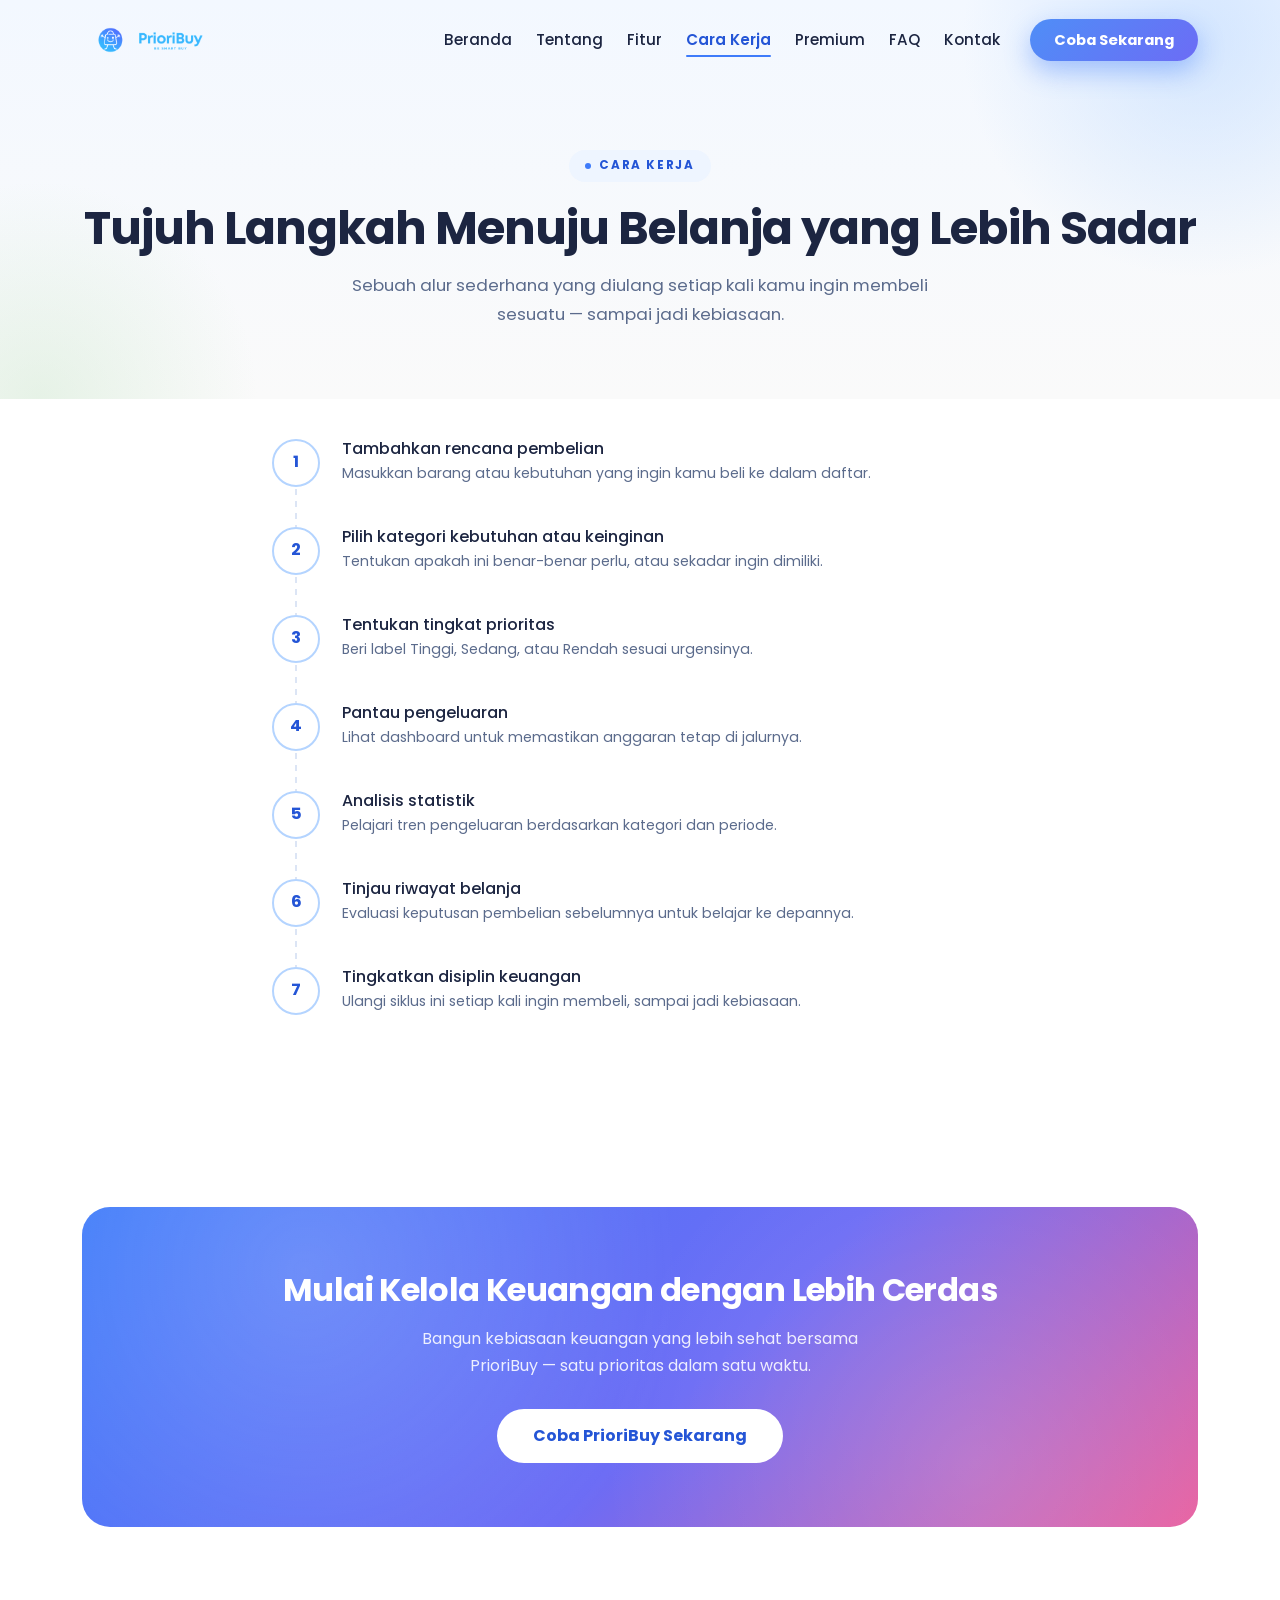
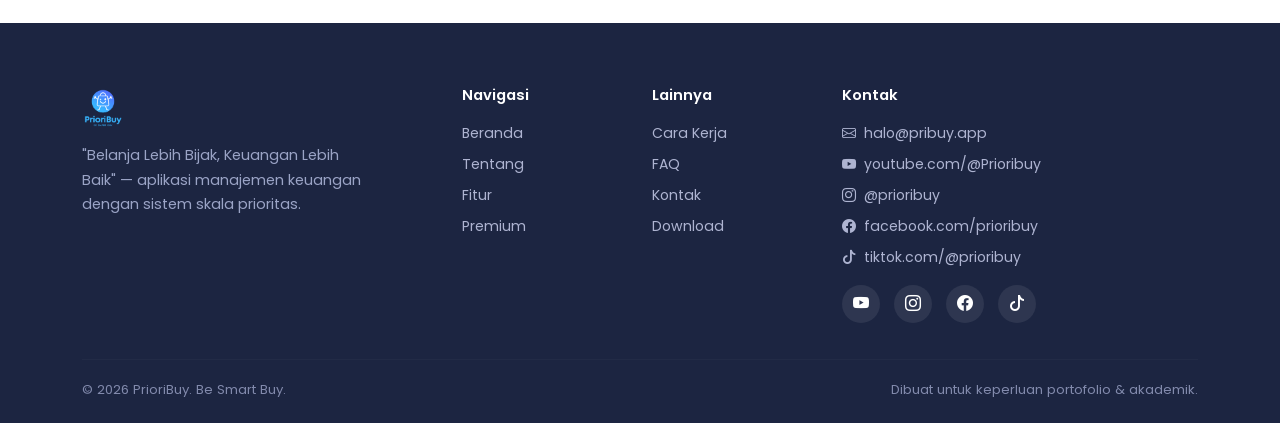
==== cara-kerja.html @ 6cf549d8 "file baru" ====
<!DOCTYPE html>
<html lang="id">
<head>
<meta charset="UTF-8">
<meta name="viewport" content="width=device-width, initial-scale=1.0">
<title>Cara Kerja — PrioriBuy</title>
<meta name="description" content="Tujuh langkah menggunakan PrioriBuy: dari mencatat rencana pembelian, menentukan prioritas, sampai meninjau riwayat belanja.">
<link rel="icon" type="image/png" href="assets/img/favicon-48.png">
<link rel="apple-touch-icon" href="assets/img/apple-touch-icon.png">

<link rel="preconnect" href="https://fonts.googleapis.com">
<link rel="preconnect" href="https://fonts.gstatic.com" crossorigin>
<link href="https://fonts.googleapis.com/css2?family=Poppins:ital,wght@0,400;0,500;0,600;0,700;0,800;1,500&display=swap" rel="stylesheet">

<link rel="stylesheet" href="https://cdn.jsdelivr.net/npm/bootstrap@5.3.3/dist/css/bootstrap.min.css">
<link rel="stylesheet" href="https://cdn.jsdelivr.net/npm/bootstrap-icons@1.11.3/font/bootstrap-icons.min.css">
<link rel="stylesheet" href="assets/css/style.css">
<noscript><style>.reveal{opacity:1;transform:none;}</style></noscript>
</head>
<body>

<!-- NAVBAR -->
<nav class="navbar navbar-pb navbar-expand-lg" id="mainNav">
  <div class="container">
    <a class="navbar-brand" href="index.html">
      <img src="assets/img/logo-horizontal.png" alt="PrioriBuy Logo" width="136" height="34">
    </a>
    <button class="navbar-toggler" type="button" data-bs-toggle="collapse" data-bs-target="#navMenu" aria-controls="navMenu" aria-expanded="false" aria-label="Buka menu">
      <i class="bi bi-list fs-2"></i>
    </button>
    <div class="collapse navbar-collapse justify-content-end" id="navMenu">
      <ul class="navbar-nav align-items-lg-center gap-lg-1">
        <li class="nav-item"><a class="nav-link" href="index.html">Beranda</a></li>
        <li class="nav-item"><a class="nav-link" href="tentang.html">Tentang</a></li>
        <li class="nav-item"><a class="nav-link" href="fitur.html">Fitur</a></li>
        <li class="nav-item"><a class="nav-link active" href="cara-kerja.html" aria-current="page">Cara Kerja</a></li>
        <li class="nav-item"><a class="nav-link" href="premium.html">Premium</a></li>
        <li class="nav-item"><a class="nav-link" href="faq.html">FAQ</a></li>
        <li class="nav-item"><a class="nav-link" href="kontak.html">Kontak</a></li>
        <li class="nav-item ms-lg-3 mt-2 mt-lg-0">
          <a class="btn btn-pb-primary btn-pb-sm btn-nav-cta" href="https://drive.google.com/drive/folders/1Ci_4rXnQCx0uQhJHQwMpRNOG5PWsRauc" target="_blank" rel="noopener noreferrer">Coba Sekarang</a>
        </li>
      </ul>
    </div>
  </div>
</nav>

<section class="page-hero">
  <div class="container">
    <div class="eyebrow eyebrow--blue reveal"><span class="dot"></span>Cara Kerja</div>
    <h1 class="reveal reveal-delay-1">Tujuh Langkah Menuju Belanja yang Lebih Sadar</h1>
    <p class="lead-text reveal reveal-delay-2">Sebuah alur sederhana yang diulang setiap kali kamu ingin membeli sesuatu — sampai jadi kebiasaan.</p>
  </div>
</section>

<section class="section-pad" style="padding-top:40px; background:#fff;">
  <div class="container">
    <div class="row justify-content-center">
      <div class="col-lg-8">
      <div class="step-row reveal reveal-delay-1">
        <div class="step-num">1</div>
        <div class="step-content"><h6>Tambahkan rencana pembelian</h6><p>Masukkan barang atau kebutuhan yang ingin kamu beli ke dalam daftar.</p></div>
      </div>
      <div class="step-row reveal reveal-delay-2">
        <div class="step-num">2</div>
        <div class="step-content"><h6>Pilih kategori kebutuhan atau keinginan</h6><p>Tentukan apakah ini benar-benar perlu, atau sekadar ingin dimiliki.</p></div>
      </div>
      <div class="step-row reveal reveal-delay-3">
        <div class="step-num">3</div>
        <div class="step-content"><h6>Tentukan tingkat prioritas</h6><p>Beri label Tinggi, Sedang, atau Rendah sesuai urgensinya.</p></div>
      </div>
      <div class="step-row reveal reveal-delay-4">
        <div class="step-num">4</div>
        <div class="step-content"><h6>Pantau pengeluaran</h6><p>Lihat dashboard untuk memastikan anggaran tetap di jalurnya.</p></div>
      </div>
      <div class="step-row reveal reveal-delay-1">
        <div class="step-num">5</div>
        <div class="step-content"><h6>Analisis statistik</h6><p>Pelajari tren pengeluaran berdasarkan kategori dan periode.</p></div>
      </div>
      <div class="step-row reveal reveal-delay-2">
        <div class="step-num">6</div>
        <div class="step-content"><h6>Tinjau riwayat belanja</h6><p>Evaluasi keputusan pembelian sebelumnya untuk belajar ke depannya.</p></div>
      </div>
      <div class="step-row reveal reveal-delay-3">
        <div class="step-num">7</div>
        <div class="step-content"><h6>Tingkatkan disiplin keuangan</h6><p>Ulangi siklus ini setiap kali ingin membeli, sampai jadi kebiasaan.</p></div>
      </div>
      </div>
    </div>
  </div>
</section>

<section class="section-pad" style="background:#fff;">
  <div class="container">
    <div class="cta-final reveal">
      <h2 class="mb-3">Mulai Kelola Keuangan dengan Lebih Cerdas</h2>
      <p>Bangun kebiasaan keuangan yang lebih sehat bersama PrioriBuy — satu prioritas dalam satu waktu.</p>
      <a href="https://drive.google.com/drive/folders/1Ci_4rXnQCx0uQhJHQwMpRNOG5PWsRauc" class="btn btn-cta-white" target="_blank" rel="noopener noreferrer">Coba PrioriBuy Sekarang</a>
    </div>
  </div>
</section>

<!-- FOOTER -->
<footer id="kontak-footer">
  <div class="container">
    <div class="row gy-4">
      <div class="col-lg-4">
        <img src="assets/img/logo-utama.png" alt="PrioriBuy" class="footer-logo" width="42" height="42">
        <p class="tagline">"Belanja Lebih Bijak, Keuangan Lebih Baik" — aplikasi manajemen keuangan dengan sistem skala prioritas.</p>
      </div>
      <div class="col-lg-2 col-6">
        <h6>Navigasi</h6>
        <a class="footer-link" href="index.html">Beranda</a>
        <a class="footer-link" href="tentang.html">Tentang</a>
        <a class="footer-link" href="fitur.html">Fitur</a>
        <a class="footer-link" href="premium.html">Premium</a>
      </div>
      <div class="col-lg-2 col-6">
        <h6>Lainnya</h6>
        <a class="footer-link" href="cara-kerja.html">Cara Kerja</a>
        <a class="footer-link" href="faq.html">FAQ</a>
        <a class="footer-link" href="kontak.html">Kontak</a>
        <a class="footer-link" href="download.html">Download</a>
      </div>
      <div class="col-lg-4">
        <h6>Kontak</h6>
        <a class="footer-link" href="mailto:halo@pribuy.app"><i class="bi bi-envelope me-2"></i>halo@pribuy.app</a>
        <a class="footer-link" href="https://www.youtube.com/@Prioribuy" target="_blank" rel="noopener"><i class="bi bi-youtube me-2"></i>youtube.com/@Prioribuy</a>
        <a class="footer-link" href="https://www.instagram.com/prioribuy?igsh=MWo1Mmgzc2o4c3d4cQ==" target="_blank" rel="noopener"><i class="bi bi-instagram me-2"></i>@prioribuy</a>
        <a class="footer-link" href="https://www.facebook.com/share/1BsDWXocPM/" target="_blank" rel="noopener"><i class="bi bi-facebook me-2"></i>facebook.com/prioribuy</a>
        <a class="footer-link" href="https://www.tiktok.com/@prioribuy" target="_blank" rel="noopener"><i class="bi bi-tiktok me-2"></i>tiktok.com/@prioribuy</a>
        <div class="mt-3">
          <a href="https://www.youtube.com/@Prioribuy" target="_blank" rel="noopener" class="social-icon" aria-label="YouTube"><i class="bi bi-youtube"></i></a>
          <a href="https://www.instagram.com/prioribuy?igsh=MWo1Mmgzc2o4c3d4cQ==" target="_blank" rel="noopener" class="social-icon" aria-label="Instagram"><i class="bi bi-instagram"></i></a>
          <a href="https://www.facebook.com/share/1BsDWXocPM/" target="_blank" rel="noopener" class="social-icon" aria-label="Facebook"><i class="bi bi-facebook"></i></a>
          <a href="https://www.tiktok.com/@prioribuy" target="_blank" rel="noopener" class="social-icon" aria-label="TikTok"><i class="bi bi-tiktok"></i></a>
        </div>
      </div>
    </div>
    <hr>
    <div class="d-flex flex-wrap justify-content-between gap-2">
      <span class="copyright">© 2026 PrioriBuy. Be Smart Buy.</span>
      <span class="copyright">Dibuat untuk keperluan portofolio &amp; akademik.</span>
    </div>
  </div>
</footer>

<button class="back-to-top" id="backToTop" aria-label="Kembali ke atas"><i class="bi bi-arrow-up"></i></button>

<script src="https://cdn.jsdelivr.net/npm/bootstrap@5.3.3/dist/js/bootstrap.bundle.min.js"></script>
<script src="assets/js/main.js"></script>
</body>
</html>
---- assets/css/style.css ----
/* ============================================================
   PRIORIBUY DESIGN TOKENS
   Signature device: the three pastel accents from the brief are
   mapped 1:1 to the app's actual priority levels —
   Pink = Tinggi, Blue = Sedang, Green = Rendah — and that mapping
   repeats everywhere (chips, charts, mockups, pricing) instead of
   being decorative color choices.
   ============================================================ */
:root{
  --ink:#1C2541;
  --ink-soft:#5B6B8C;
  --ink-faint:#8C9AB8;

  --blue:#3E7BFA;
  --blue-deep:#2455D6;
  --blue-pastel:#B4D4FF;
  --blue-bg:#EEF5FF;

  --green:#3FA873;
  --green-pastel:#C8E6C9;
  --green-bg:#EFF9F0;

  --pink:#E85D9E;
  --pink-pastel:#FFD6E8;
  --pink-bg:#FFF1F7;

  --white:#FFFFFF;
  --soft-white:#FAFAFA;

  --radius-lg:28px;
  --radius-md:20px;
  --radius-sm:14px;

  --shadow-sm:0 4px 16px rgba(28,37,65,0.06);
  --shadow-md:0 12px 32px rgba(28,37,65,0.09);
  --shadow-lg:0 24px 60px rgba(28,37,65,0.13);

  --ease:cubic-bezier(.22,.61,.36,1);
}

*{box-sizing:border-box;}
html{scroll-behavior:smooth;}
body{
  font-family:'Poppins',sans-serif;
  color:var(--ink);
  background:var(--soft-white);
  overflow-x:hidden;
  -webkit-font-smoothing:antialiased;
}
h1,h2,h3,h4,h5{
  font-family:'Poppins',sans-serif;
  font-weight:700;
  color:var(--ink);
  letter-spacing:-0.02em;
}
p{color:var(--ink-soft); line-height:1.7;}
a{text-decoration:none;}
img{max-width:100%;}
section{position:relative;}
.container-narrow{max-width:760px;}

@media (prefers-reduced-motion: reduce){
  *{animation-duration:0.001ms !important; animation-iteration-count:1 !important; transition-duration:0.001ms !important; scroll-behavior:auto !important;}
}

/* ---------- utility ---------- */
.eyebrow{
  display:inline-flex; align-items:center; gap:8px;
  font-size:0.74rem; font-weight:700; letter-spacing:0.14em; text-transform:uppercase;
  padding:7px 16px; border-radius:50px;
  margin-bottom:18px;
}
.eyebrow .dot{width:6px;height:6px;border-radius:50%;display:inline-block;}
.eyebrow--blue{background:var(--blue-bg); color:var(--blue-deep);}
.eyebrow--blue .dot{background:var(--blue);}
.eyebrow--pink{background:var(--pink-bg); color:#B23D78;}
.eyebrow--pink .dot{background:var(--pink);}
.eyebrow--green{background:var(--green-bg); color:#2C7A53;}
.eyebrow--green .dot{background:var(--green);}

.section-pad{padding:96px 0;}
@media (max-width:768px){ .section-pad{padding:64px 0;} }

.btn-pb-primary{
  background:linear-gradient(135deg,#4F8EF7,#6C6CF5);
  color:#fff; border:none; font-weight:600; padding:14px 30px;
  border-radius:50px; box-shadow:0 10px 24px rgba(63,123,250,0.32);
  transition:transform .25s var(--ease), box-shadow .25s var(--ease);
}
.btn-pb-primary:hover{transform:translateY(-2px); box-shadow:0 14px 30px rgba(63,123,250,0.4); color:#fff;}
.btn-pb-outline{
  background:#fff; color:var(--ink); border:1.5px solid #E3E8F2; font-weight:600;
  padding:14px 30px; border-radius:50px; transition:all .25s var(--ease);
}
.btn-pb-outline:hover{border-color:var(--blue); color:var(--blue-deep); transform:translateY(-2px);}
.btn-pb-sm{padding:9px 20px; font-size:0.92rem;}

/* ---------- reveal on scroll ---------- */
.reveal{opacity:0; transform:translateY(28px); transition:opacity .7s var(--ease), transform .7s var(--ease);}
.reveal.is-visible{opacity:1; transform:translateY(0);}
.reveal-delay-1{transition-delay:.08s;}
.reveal-delay-2{transition-delay:.16s;}
.reveal-delay-3{transition-delay:.24s;}
.reveal-delay-4{transition-delay:.32s;}

/* ============================================================
   NAVBAR
   ============================================================ */
.navbar-pb{
  position:fixed; top:0; left:0; right:0; z-index:1000;
  padding:18px 0;
  transition:all .35s var(--ease);
  background:rgba(250,250,250,0);
}
.navbar-pb.scrolled{
  background:rgba(255,255,255,0.85);
  backdrop-filter:blur(14px);
  box-shadow:0 6px 24px rgba(28,37,65,0.06);
  padding:12px 0;
}
.navbar-pb .navbar-brand img{height:34px;}
.navbar-pb .nav-link{
  color:var(--ink); font-weight:500; font-size:0.95rem; margin:0 6px;
  position:relative; padding:8px 4px !important;
}
.navbar-pb .nav-link::after{
  content:''; position:absolute; left:4px; right:4px; bottom:2px; height:2px;
  background:var(--blue); transform:scaleX(0); transition:transform .25s var(--ease);
  border-radius:2px;
}
.navbar-pb .nav-link:hover::after{transform:scaleX(1);}
.navbar-toggler{border:none; box-shadow:none !important;}

/* ============================================================
   HERO
   ============================================================ */
.hero{
  padding:170px 0 100px;
  position:relative;
  background:linear-gradient(180deg,#F3F8FF 0%, var(--soft-white) 78%);
  overflow:hidden;
}
.hero::before{
  content:''; position:absolute; top:-180px; right:-160px; width:520px; height:520px;
  background:radial-gradient(circle, rgba(180,212,255,0.55), rgba(180,212,255,0) 70%);
  border-radius:50%;
}
.hero::after{
  content:''; position:absolute; bottom:-200px; left:-180px; width:480px; height:480px;
  background:radial-gradient(circle, rgba(200,230,201,0.45), rgba(200,230,201,0) 70%);
  border-radius:50%;
}
.hero h1{font-size:clamp(2.1rem, 4.4vw, 3.25rem); line-height:1.18; margin-bottom:20px;}
.hero .lead-text{font-size:1.08rem; max-width:480px; margin-bottom:30px;}
.hero-social{display:flex; align-items:center; gap:12px; margin-top:34px;}
.hero-social .avatars{display:flex;}
.hero-social .avatars span{
  width:32px; height:32px; border-radius:50%; display:inline-flex; align-items:center; justify-content:center;
  font-size:0.72rem; font-weight:700; color:#fff; border:2px solid #fff; margin-left:-10px;
}
.hero-social .avatars span:first-child{margin-left:0;}
.hero-social small{color:var(--ink-soft); font-size:0.82rem;}

/* priority demo widget (signature, interactive) */
.priority-demo{
  background:#fff; border-radius:var(--radius-md); padding:20px 22px;
  box-shadow:var(--shadow-sm); max-width:430px; border:1px solid #EEF1F7;
}
.priority-demo .demo-label{font-size:0.78rem; font-weight:600; color:var(--ink-faint); margin-bottom:12px; text-transform:uppercase; letter-spacing:.06em;}
.priority-pills{display:flex; gap:8px; margin-bottom:16px;}
.priority-pill{
  flex:1; border:1.5px solid #E6EAF2; background:#fff; border-radius:50px;
  padding:8px 0; font-size:0.84rem; font-weight:600; color:var(--ink-soft);
  cursor:pointer; transition:all .2s var(--ease); text-align:center;
}
.priority-pill[data-level="tinggi"].active{background:var(--pink); border-color:var(--pink); color:#fff; box-shadow:0 6px 16px rgba(232,93,158,0.35);}
.priority-pill[data-level="sedang"].active{background:var(--blue); border-color:var(--blue); color:#fff; box-shadow:0 6px 16px rgba(62,123,250,0.35);}
.priority-pill[data-level="rendah"].active{background:var(--green); border-color:var(--green); color:#fff; box-shadow:0 6px 16px rgba(63,168,115,0.35);}
.priority-item-card{
  display:flex; align-items:center; gap:14px; background:var(--soft-white);
  border-radius:var(--radius-sm); padding:14px 16px; border:1px solid #EEF1F7;
}
.priority-item-card .icon-box{
  width:46px; height:46px; border-radius:14px; display:flex; align-items:center; justify-content:center;
  font-size:1.2rem; flex-shrink:0; transition:all .3s var(--ease);
}
.priority-item-card .item-title{font-weight:600; font-size:0.94rem; color:var(--ink); margin-bottom:2px;}
.priority-item-card .item-note{font-size:0.8rem; color:var(--ink-soft); transition:color .3s var(--ease);}
.priority-item-card .item-note.tinggi{color:#B23D78;}
.priority-item-card .item-note.sedang{color:var(--blue-deep);}
.priority-item-card .item-note.rendah{color:#2C7A53;}

/* phone mockup */
.phone-wrap{position:relative;}
.phone{
  width:280px; margin:0 auto; background:#0F1830; border-radius:42px; padding:14px;
  box-shadow:var(--shadow-lg); position:relative; z-index:2;
}
.phone-screen{
  background:linear-gradient(160deg,#F6F9FF,#FFFFFF 60%);
  border-radius:30px; overflow:hidden; min-height:520px; padding:22px 18px;
  display:flex; flex-direction:column; gap:14px;
}
.phone-statusbar{display:flex; justify-content:space-between; font-size:0.68rem; color:var(--ink-faint); font-weight:600; margin-bottom:2px;}
.phone-app-header{display:flex; align-items:center; gap:8px; margin-bottom:6px;}
.phone-app-header img{width:24px; height:24px;}
.phone-app-header span{font-weight:700; font-size:0.95rem;}
.mock-card{background:#fff; border-radius:16px; padding:14px; box-shadow:0 6px 16px rgba(28,37,65,0.05); border:1px solid #F1F3F9;}
.mock-bar{height:8px; border-radius:6px; background:#EEF1F7;}
.mock-chip{display:inline-flex; align-items:center; gap:5px; font-size:0.66rem; font-weight:700; padding:3px 10px; border-radius:50px;}
.chip-tinggi{background:var(--pink-pastel); color:#B23D78;}
.chip-sedang{background:var(--blue-pastel); color:var(--blue-deep);}
.chip-rendah{background:var(--green-pastel); color:#2C7A53;}

.float-badge{
  position:absolute; background:#fff; border-radius:18px; padding:12px 16px;
  box-shadow:var(--shadow-md); display:flex; align-items:center; gap:10px; z-index:3;
  animation:floaty 5s ease-in-out infinite;
}
.float-badge.badge-stat{top:6%; right:-6%;}
.float-badge.badge-logo{bottom:4%; left:-10%; padding:10px; border-radius:50%;}
.float-badge.badge-logo img{width:46px; height:46px; display:block;}
@keyframes floaty{0%,100%{transform:translateY(0);}50%{transform:translateY(-10px);}}
@media (max-width:991px){
  .float-badge.badge-stat{right:2%;}
  .float-badge.badge-logo{left:0%;}
}

/* ============================================================
   TENTANG / MASALAH
   ============================================================ */
.problem-card{
  background:#fff; border-radius:var(--radius-md); padding:30px 26px; height:100%;
  box-shadow:var(--shadow-sm); border:1px solid #F1F3F9; transition:transform .3s var(--ease), box-shadow .3s var(--ease);
}
.problem-card:hover{transform:translateY(-6px); box-shadow:var(--shadow-md);}
.problem-card .icon-circle{
  width:52px; height:52px; border-radius:16px; display:flex; align-items:center; justify-content:center;
  font-size:1.3rem; margin-bottom:18px; background:var(--pink-bg); color:var(--pink);
}
.problem-card h5{font-size:1.02rem; margin-bottom:8px;}
.problem-card p{font-size:0.9rem; margin:0;}

.solution-strip{
  background:linear-gradient(135deg,#EAF3FF,#F3F1FF);
  border-radius:var(--radius-lg); padding:36px 40px;
  display:flex; align-items:center; gap:24px; margin-top:36px;
}
.solution-strip .check-icon{
  width:58px; height:58px; border-radius:50%; background:var(--blue); color:#fff;
  display:flex; align-items:center; justify-content:center; font-size:1.5rem; flex-shrink:0;
}

/* ============================================================
   FITUR
   ============================================================ */
.feature-card{
  background:#fff; border-radius:var(--radius-md); padding:28px 24px; height:100%;
  border:1px solid #F1F3F9; transition:all .3s var(--ease);
}
.feature-card:hover{box-shadow:var(--shadow-md); transform:translateY(-5px); border-color:transparent;}
.feature-card .f-icon{
  width:50px; height:50px; border-radius:14px; display:flex; align-items:center; justify-content:center;
  font-size:1.25rem; margin-bottom:16px;
}
.feature-card h6{font-weight:600; font-size:0.98rem; margin-bottom:6px;}
.feature-card p{font-size:0.85rem; margin:0;}
.f-blue{background:var(--blue-bg); color:var(--blue-deep);}
.f-green{background:var(--green-bg); color:#2C7A53;}
.f-pink{background:var(--pink-bg); color:#B23D78;}

/* ============================================================
   RIWAYAT
   ============================================================ */
.riwayat-section{background:linear-gradient(180deg,#fff,#F3F8FF);}
.riwayat-list .mock-card{display:flex; align-items:center; justify-content:space-between; gap:12px; margin-bottom:12px;}
.riwayat-list .mock-card .ri-left{display:flex; align-items:center; gap:12px;}
.riwayat-list .mock-card .ri-icon{width:38px; height:38px; border-radius:10px; display:flex; align-items:center; justify-content:center; font-size:1rem;}
.riwayat-list .mock-card .ri-title{font-weight:600; font-size:0.86rem; margin-bottom:1px;}
.riwayat-list .mock-card .ri-date{font-size:0.74rem; color:var(--ink-faint);}
.riwayat-list .mock-card .ri-amount{font-weight:700; font-size:0.86rem;}
.check-list{list-style:none; padding:0; margin:0;}
.check-list li{display:flex; gap:12px; margin-bottom:16px; align-items:flex-start;}
.check-list .ci{width:26px; height:26px; border-radius:50%; background:var(--green-bg); color:#2C7A53; display:flex; align-items:center; justify-content:center; font-size:0.78rem; flex-shrink:0; margin-top:2px;}

/* ============================================================
   PREMIUM
   ============================================================ */
.premium-section{position:relative;}
.premium-card{
  background:linear-gradient(150deg,#1C2541,#2A2F66 55%,#3E2A66);
  border-radius:var(--radius-lg); padding:48px; color:#fff; position:relative; overflow:hidden;
  box-shadow:var(--shadow-lg);
}
.premium-card::before{
  content:''; position:absolute; top:-100px; right:-100px; width:280px; height:280px; border-radius:50%;
  background:radial-gradient(circle, rgba(255,214,232,0.25), transparent 70%);
}
.premium-card .price-tag{font-size:2.6rem; font-weight:800; color:#fff;}
.premium-card .price-tag span{font-size:1rem; font-weight:500; color:#C9CFE8;}
.premium-card .badge-premium{
  background:rgba(255,214,232,0.18); color:var(--pink-pastel); font-size:0.75rem; font-weight:700;
  padding:6px 14px; border-radius:50px; letter-spacing:.06em; text-transform:uppercase;
}
.premium-feature-list{list-style:none; padding:0; margin:24px 0 32px;}
.premium-feature-list li{display:flex; gap:12px; margin-bottom:14px; font-size:0.92rem; color:#E4E7F5; align-items:flex-start;}
.premium-feature-list li i{color:#9BE3B4; margin-top:3px;}
.btn-premium{
  background:linear-gradient(135deg,#FF8FBF,#E85D9E); color:#fff; font-weight:700; border:none;
  padding:14px 34px; border-radius:50px; box-shadow:0 12px 28px rgba(232,93,158,0.4);
  transition:transform .25s var(--ease);
}
.btn-premium:hover{transform:translateY(-2px); color:#fff;}

/* ============================================================
   CARA KERJA
   ============================================================ */
.step-row{display:flex; gap:22px; position:relative; padding-bottom:40px;}
.step-row:last-child{padding-bottom:0;}
.step-row::before{
  content:''; position:absolute; left:23px; top:50px; bottom:0; width:2px;
  background:repeating-linear-gradient(to bottom, #DCE5F5 0, #DCE5F5 6px, transparent 6px, transparent 12px);
}
.step-row:last-child::before{display:none;}
.step-num{
  width:48px; height:48px; border-radius:50%; background:#fff; border:2px solid var(--blue-pastel);
  display:flex; align-items:center; justify-content:center; font-weight:700; color:var(--blue-deep);
  flex-shrink:0; z-index:1; font-size:1.02rem;
}
.step-content h6{margin-bottom:4px; font-size:1rem;}
.step-content p{font-size:0.88rem; margin:0;}

/* ============================================================
   PREVIEW APLIKASI (tabs)
   ============================================================ */
.preview-tabs{display:flex; flex-wrap:wrap; gap:8px; justify-content:center; margin-bottom:36px;}
.preview-tab-btn{
  border:1.5px solid #E6EAF2; background:#fff; color:var(--ink-soft); font-weight:600; font-size:0.86rem;
  padding:9px 20px; border-radius:50px; cursor:pointer; transition:all .2s var(--ease);
}
.preview-tab-btn.active{background:var(--ink); color:#fff; border-color:var(--ink);}
.preview-screen{display:none;}
.preview-screen.active{display:block; animation:fadein .4s var(--ease);}
@keyframes fadein{from{opacity:0; transform:translateY(8px);} to{opacity:1; transform:translateY(0);}}

.stat-bars{display:flex; align-items:flex-end; gap:10px; height:120px;}
.stat-bars .bar{flex:1; border-radius:8px 8px 0 0; background:var(--blue-pastel); position:relative;}
.stat-bars .bar span{position:absolute; top:-20px; left:0; right:0; text-align:center; font-size:0.65rem; color:var(--ink-faint); font-weight:600;}

/* ============================================================
   TESTIMONI
   ============================================================ */
.testi-card{background:#fff; border-radius:var(--radius-md); padding:30px 26px; height:100%; box-shadow:var(--shadow-sm); border:1px solid #F1F3F9;}
.testi-card .stars{color:#FFB648; font-size:0.85rem; margin-bottom:14px;}
.testi-card p{font-size:0.92rem; color:var(--ink); margin-bottom:20px;}
.testi-author{display:flex; align-items:center; gap:12px;}
.testi-author .avatar{
  width:44px; height:44px; border-radius:50%; display:flex; align-items:center; justify-content:center;
  font-weight:700; color:#fff; font-size:0.92rem; flex-shrink:0;
}
.testi-author .name{font-weight:600; font-size:0.9rem; margin-bottom:0;}
.testi-author .role{font-size:0.78rem; color:var(--ink-faint);}

/* ============================================================
   FAQ
   ============================================================ */
.accordion-pb .accordion-item{border:none; margin-bottom:14px; border-radius:var(--radius-sm) !important; overflow:hidden; box-shadow:var(--shadow-sm);}
.accordion-pb .accordion-button{
  font-weight:600; font-size:0.96rem; padding:20px 24px; background:#fff; color:var(--ink);
}
.accordion-pb .accordion-button:not(.collapsed){color:var(--blue-deep); background:var(--blue-bg);}
.accordion-pb .accordion-button:focus{box-shadow:none;}
.accordion-pb .accordion-button::after{filter:none;}
.accordion-pb .accordion-body{padding:4px 24px 22px; font-size:0.9rem; color:var(--ink-soft);}

/* ============================================================
   CTA AKHIR
   ============================================================ */
.cta-final{
  background:linear-gradient(135deg,#3E7BFA,#6C6CF5 55%,#E85D9E);
  border-radius:var(--radius-lg); padding:64px 40px; position:relative; overflow:hidden; text-align:center;
}
.cta-final::before{
  content:''; position:absolute; inset:0;
  background:radial-gradient(circle at 20% 20%, rgba(255,255,255,0.18), transparent 40%),
             radial-gradient(circle at 80% 80%, rgba(255,255,255,0.14), transparent 40%);
}
.cta-final h2{color:#fff; position:relative; z-index:1;}
.cta-final p{color:rgba(255,255,255,0.88); position:relative; z-index:1; max-width:480px; margin:0 auto 30px;}
.btn-cta-white{
  background:#fff; color:var(--blue-deep); font-weight:700; border:none; padding:15px 36px;
  border-radius:50px; position:relative; z-index:1; transition:transform .25s var(--ease);
}
.btn-cta-white:hover{transform:translateY(-2px); color:var(--blue-deep);}

/* ============================================================
   FOOTER
   ============================================================ */
footer{background:var(--ink); color:#C7CCE0; padding:64px 0 24px;}
footer img.footer-logo{height:42px; margin-bottom:14px;}
footer p.tagline{color:#9BA4C6; font-size:0.9rem; max-width:280px;}
footer h6{color:#fff; font-weight:600; font-size:0.92rem; margin-bottom:18px;}
footer a.footer-link{color:#AEB4D1; display:block; margin-bottom:10px; font-size:0.88rem; transition:color .2s;}
footer a.footer-link:hover{color:#fff;}
footer .social-icon{
  width:38px; height:38px; border-radius:50%; background:rgba(255,255,255,0.08); color:#fff;
  display:inline-flex; align-items:center; justify-content:center; margin-right:10px; transition:background .2s;
}
footer .social-icon:hover{background:var(--blue);}
footer hr{border-color:rgba(255,255,255,0.1); margin:36px 0 20px;}
footer .copyright{font-size:0.82rem; color:#828AAC;}

/* back to top */
.back-to-top{
  position:fixed; bottom:26px; right:26px; width:46px; height:46px; border-radius:50%;
  background:var(--ink); color:#fff; display:flex; align-items:center; justify-content:center;
  opacity:0; pointer-events:none; transition:opacity .3s var(--ease), transform .3s var(--ease); z-index:999; font-size:1.1rem;
}
.back-to-top.show{opacity:1; pointer-events:auto;}
.back-to-top:hover{transform:translateY(-3px); color:#fff;}

/* ============================================================
   TAMBAHAN MULTI-PAGE (komponen lama tidak diubah di atas)
   ============================================================ */

/* navbar: state aktif + tombol Coba Sekarang lebih menonjol */
.navbar-pb .nav-link.active{color:var(--blue-deep); font-weight:600;}
.navbar-pb .nav-link.active::after{transform:scaleX(1);}
.btn-nav-cta{padding:10px 24px; font-weight:700; box-shadow:0 10px 26px rgba(63,123,250,0.42);}
@media (max-width:991px){
  .navbar-pb .navbar-collapse{
    background:#fff; border-radius:var(--radius-md); margin-top:12px; padding:14px 20px 18px;
    box-shadow:var(--shadow-md);
  }
  .navbar-pb .nav-link{padding:10px 4px !important; margin:0;}
  .navbar-pb .btn-nav-cta{display:block; text-align:center;}
}

/* hero halaman dalam */
.page-hero{
  padding:150px 0 70px; position:relative; overflow:hidden; text-align:center;
  background:linear-gradient(180deg,#F3F8FF 0%, var(--soft-white) 100%);
}
.page-hero::before{
  content:''; position:absolute; top:-200px; right:-160px; width:480px; height:480px;
  background:radial-gradient(circle, rgba(180,212,255,0.5), rgba(180,212,255,0) 70%); border-radius:50%;
}
.page-hero::after{
  content:''; position:absolute; bottom:-220px; left:-180px; width:440px; height:440px;
  background:radial-gradient(circle, rgba(200,230,201,0.4), rgba(200,230,201,0) 70%); border-radius:50%;
}
.page-hero .container{position:relative; z-index:1;}
.page-hero h1{font-size:clamp(1.9rem, 4vw, 2.9rem); line-height:1.2; margin-bottom:16px;}
.page-hero .lead-text{font-size:1.05rem; max-width:620px; margin:0 auto;}
@media (max-width:768px){ .page-hero{padding:118px 0 48px;} }

/* hero premium (memakai .hero, warna latar sedikit berbeda) */
.hero.premium-hero{background:linear-gradient(180deg,#F3F1FF 0%, var(--soft-white) 82%);}
.hero.premium-hero .price-line{font-size:1.05rem; color:var(--ink-soft); margin-bottom:26px;}
.hero.premium-hero .price-line b{font-size:1.9rem; color:var(--ink); font-weight:800;}
@media (max-width:991px){ .hero.premium-hero{padding:130px 0 70px;} }

/* kartu fitur yang berupa link (halaman Kontak) */
a.feature-card{display:block; color:inherit;}
a.feature-card h6{color:var(--ink);}

/* form & alert */
.form-card{
  background:#fff; border-radius:var(--radius-lg); padding:40px; border:1px solid #F1F3F9;
  box-shadow:var(--shadow-md);
}
@media (max-width:576px){ .form-card{padding:28px 22px;} }
.form-label-pb{display:block; font-weight:600; font-size:0.92rem; margin-bottom:8px; color:var(--ink);}
.form-control-pb{
  width:100%; border:1.5px solid #E3E8F2; border-radius:var(--radius-sm); padding:14px 18px;
  font-family:inherit; font-size:1rem; color:var(--ink); background:#fff;
  transition:border-color .2s var(--ease), box-shadow .2s var(--ease);
}
.form-control-pb:focus{outline:none; border-color:var(--blue); box-shadow:0 0 0 4px rgba(62,123,250,0.14);}
.form-control-pb.is-invalid{border-color:var(--pink);}
.form-hint{font-size:0.84rem; color:var(--ink-faint); margin:8px 0 0; line-height:1.6;}
.hp-field{position:absolute; left:-9999px; width:1px; height:1px; overflow:hidden;}
.alert-pb{
  display:flex; gap:10px; align-items:flex-start; border-radius:var(--radius-sm);
  padding:14px 18px; font-size:0.9rem; margin-bottom:20px; line-height:1.6;
}
.alert-pb i{margin-top:3px;}
.alert-pb--error{background:var(--pink-bg); color:#B23D78; border:1px solid var(--pink-pastel);}
.alert-pb--info{background:var(--blue-bg); color:var(--blue-deep); border:1px solid var(--blue-pastel);}
.alert-pb--warn{background:#FFF8E8; color:#8A5F00; border:1px solid #FFE2A8;}
.alert-pb--ok{background:var(--green-bg); color:#2C7A53; border:1px solid var(--green-pastel);}
.btn-pb-primary:disabled{opacity:.7; cursor:not-allowed; transform:none;}

/* pembayaran & konfirmasi */
.summary-card{
  background:#fff; border-radius:var(--radius-lg); padding:32px; border:1px solid #F1F3F9;
  box-shadow:var(--shadow-md);
}
@media (max-width:576px){ .summary-card{padding:24px 20px;} }
.summary-row{
  display:flex; justify-content:space-between; gap:16px; padding:13px 0;
  border-bottom:1px dashed #E6EAF2; font-size:0.92rem;
}
.summary-row:last-child{border-bottom:none;}
.summary-row .k{color:var(--ink-soft); flex-shrink:0;}
.summary-row .v{font-weight:600; text-align:right; overflow-wrap:anywhere; min-width:0;}
.status-pill{
  display:inline-flex; align-items:center; gap:6px; background:var(--blue-bg); color:var(--blue-deep);
  font-weight:700; font-size:0.8rem; padding:6px 14px; border-radius:50px;
}
.qris-frame{
  background:#fff; border:1.5px solid #E6EAF2; border-radius:var(--radius-md); padding:14px;
  display:inline-block; max-width:100%; box-shadow:var(--shadow-sm);
}
.qris-frame img{display:block; width:100%; max-width:340px; height:auto; border-radius:var(--radius-sm);}
.confirm-icon{
  width:84px; height:84px; border-radius:50%; background:var(--blue-bg); color:var(--blue);
  display:flex; align-items:center; justify-content:center; font-size:2.2rem; margin:0 auto 20px;
}
.price-inline{font-weight:800; color:var(--ink);}
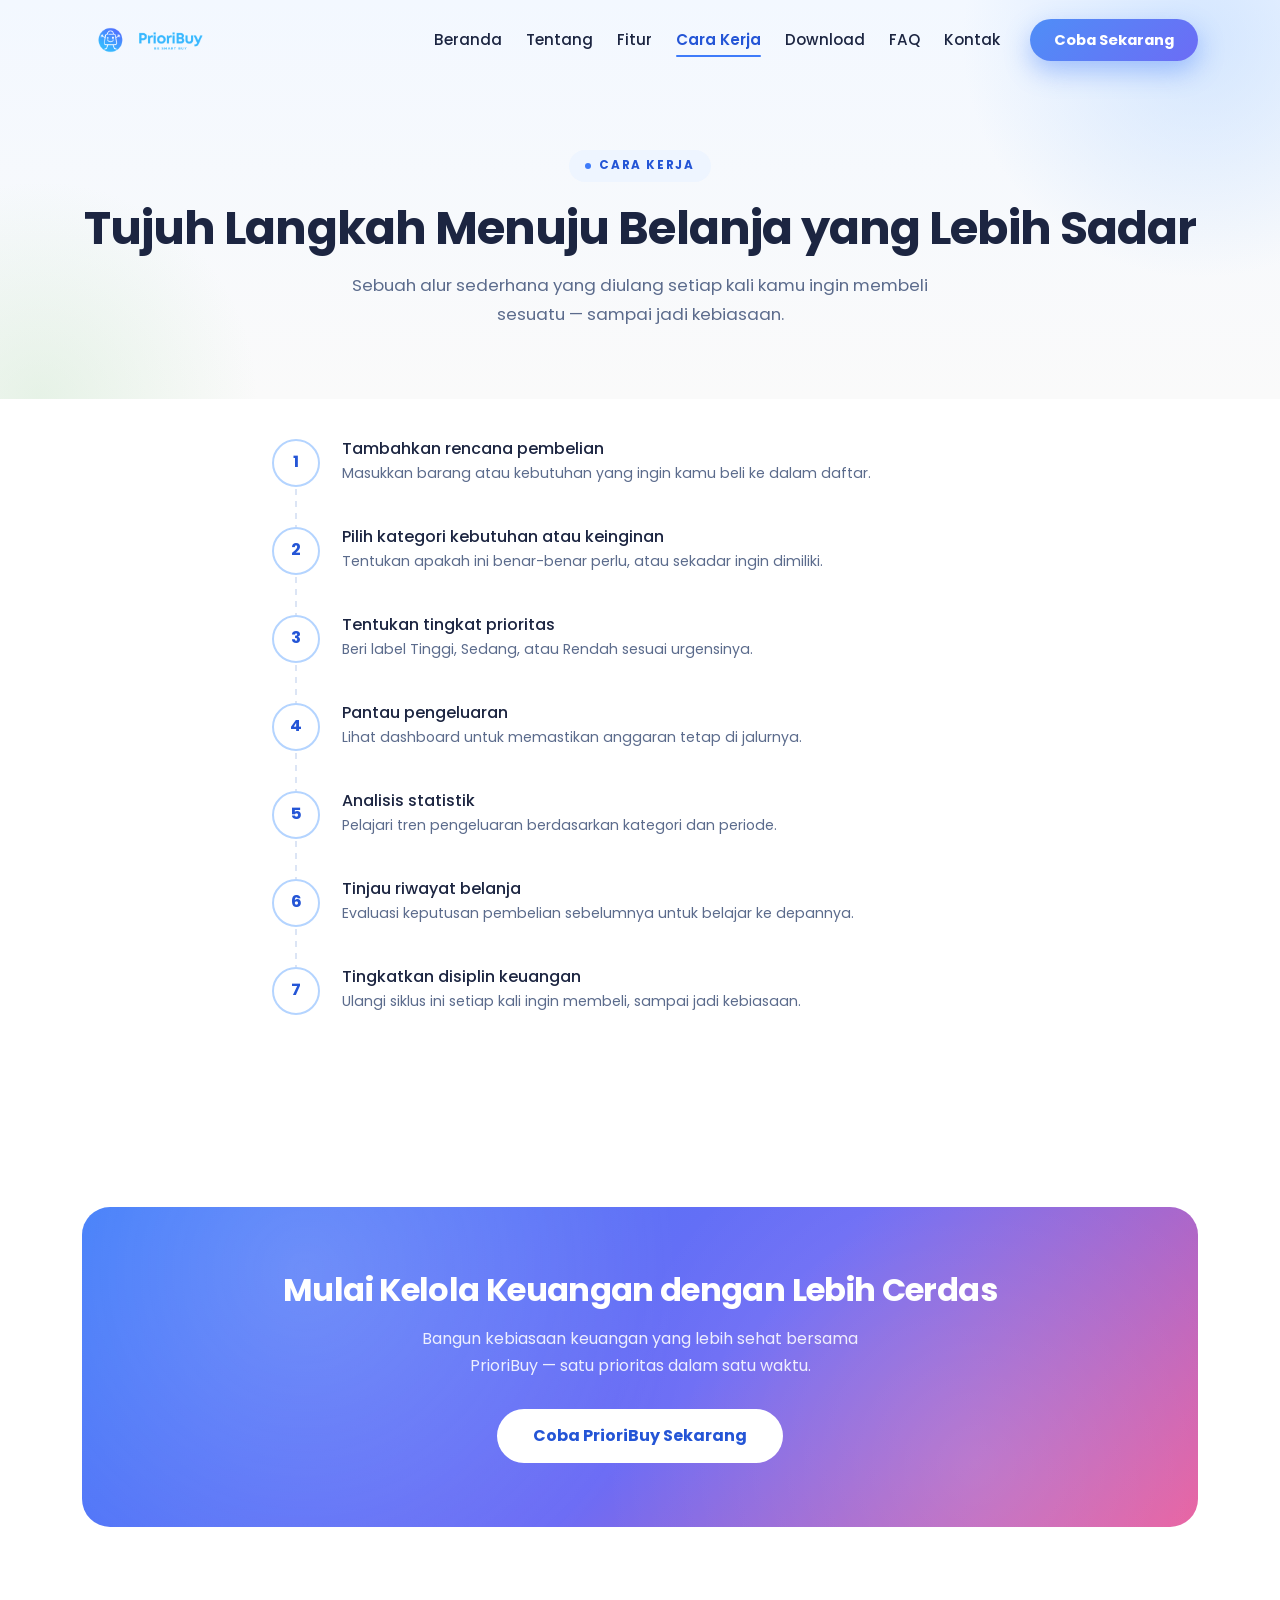
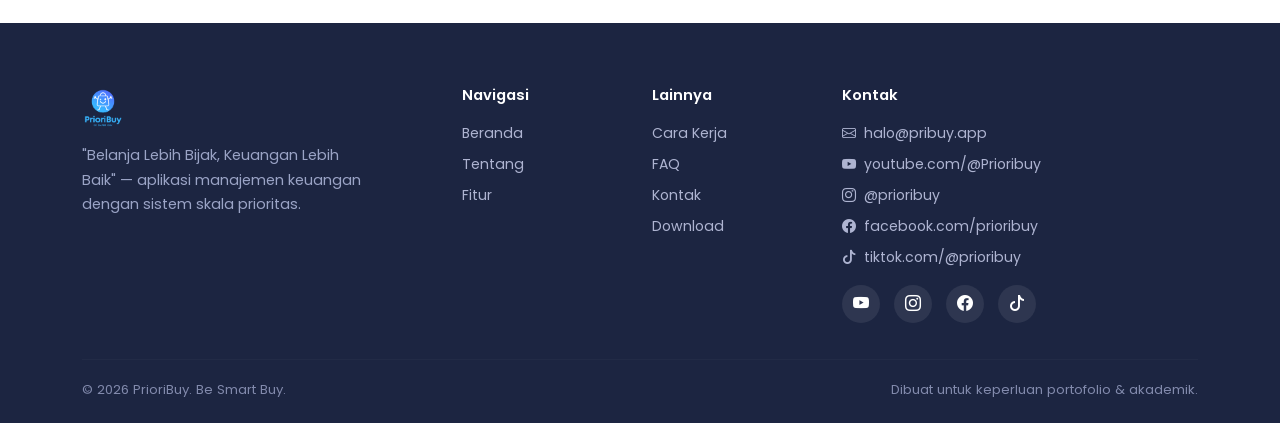
==== commit 6ae17f56: "fix bug" ====
--- a/cara-kerja.html
+++ b/cara-kerja.html
@@ -34,11 +34,11 @@
         <li class="nav-item"><a class="nav-link" href="tentang.html">Tentang</a></li>
         <li class="nav-item"><a class="nav-link" href="fitur.html">Fitur</a></li>
         <li class="nav-item"><a class="nav-link active" href="cara-kerja.html" aria-current="page">Cara Kerja</a></li>
-        <li class="nav-item"><a class="nav-link" href="premium.html">Premium</a></li>
+        <li class="nav-item"><a class="nav-link" href="download.html">Download</a></li>
         <li class="nav-item"><a class="nav-link" href="faq.html">FAQ</a></li>
         <li class="nav-item"><a class="nav-link" href="kontak.html">Kontak</a></li>
         <li class="nav-item ms-lg-3 mt-2 mt-lg-0">
-          <a class="btn btn-pb-primary btn-pb-sm btn-nav-cta" href="https://drive.google.com/drive/folders/1Ci_4rXnQCx0uQhJHQwMpRNOG5PWsRauc" target="_blank" rel="noopener noreferrer">Coba Sekarang</a>
+          <a class="btn btn-pb-primary btn-pb-sm btn-nav-cta" href="mulai-premium.php">Coba Sekarang</a>
         </li>
       </ul>
     </div>
@@ -95,7 +95,7 @@
     <div class="cta-final reveal">
       <h2 class="mb-3">Mulai Kelola Keuangan dengan Lebih Cerdas</h2>
       <p>Bangun kebiasaan keuangan yang lebih sehat bersama PrioriBuy — satu prioritas dalam satu waktu.</p>
-      <a href="https://drive.google.com/drive/folders/1Ci_4rXnQCx0uQhJHQwMpRNOG5PWsRauc" class="btn btn-cta-white" target="_blank" rel="noopener noreferrer">Coba PrioriBuy Sekarang</a>
+      <a href="mulai-premium.php" class="btn btn-cta-white">Coba PrioriBuy Sekarang</a>
     </div>
   </div>
 </section>
@@ -113,7 +113,6 @@
         <a class="footer-link" href="index.html">Beranda</a>
         <a class="footer-link" href="tentang.html">Tentang</a>
         <a class="footer-link" href="fitur.html">Fitur</a>
-        <a class="footer-link" href="premium.html">Premium</a>
       </div>
       <div class="col-lg-2 col-6">
         <h6>Lainnya</h6>
--- a/assets/css/style.css
+++ b/assets/css/style.css
@@ -161,6 +161,26 @@
 .hero-social .avatars span:first-child{margin-left:0;}
 .hero-social small{color:var(--ink-soft); font-size:0.82rem;}
 
+/* hero beranda — teks kiri, demo prioritas kanan */
+.hero.hero--home{
+  --pb-blue:#4b82ff; --pb-blue-deep:#0f56f7; --pb-sky:#ebfaff; --pb-gold:#fec600;
+  padding:150px 0 88px;
+  background:linear-gradient(180deg,var(--pb-sky) 0%, #fff 100%);
+}
+.hero--home::before,.hero--home::after{display:none;}
+.hero--home .container{position:relative; z-index:1;}
+.hero--home .eyebrow--blue{background:#fff; color:var(--pb-blue-deep); box-shadow:inset 0 0 0 1px rgba(75,130,255,0.25);}
+.hero--home .eyebrow--blue .dot{background:var(--pb-gold);}
+.hero--home h1{font-size:clamp(1.85rem, 3.3vw, 2.65rem); line-height:1.22; max-width:22em; margin-bottom:18px;}
+.hero--home .hero-accent{color:var(--pb-blue-deep); background:linear-gradient(transparent 82%, var(--pb-gold) 82%);}
+.hero--home .lead-text{font-size:1.1rem; max-width:34em; margin-bottom:28px;}
+.hero--home .btn-pb-primary{background:var(--pb-blue-deep); box-shadow:0 10px 24px rgba(15,86,247,0.28);}
+.hero--home .priority-demo{max-width:460px; margin-left:auto; border-color:rgba(75,130,255,0.18); box-shadow:var(--shadow-md);}
+@media (max-width:991px){
+  .hero.hero--home{padding:120px 0 64px;}
+  .hero--home .priority-demo{margin-left:0; max-width:520px;}
+}
+
 /* priority demo widget (signature, interactive) */
 .priority-demo{
   background:#fff; border-radius:var(--radius-md); padding:20px 22px;
@@ -184,14 +204,22 @@
   width:46px; height:46px; border-radius:14px; display:flex; align-items:center; justify-content:center;
   font-size:1.2rem; flex-shrink:0; transition:all .3s var(--ease);
 }
+.priority-item-card .item-body{min-width:0;}
+.priority-item-card .mock-chip{margin-bottom:6px;}
 .priority-item-card .item-title{font-weight:600; font-size:0.94rem; color:var(--ink); margin-bottom:2px;}
+.priority-item-card .item-price{font-weight:700; font-size:1.05rem; color:var(--ink); margin-bottom:4px;}
+.priority-item-card[data-level="tinggi"] .icon-box{background:var(--pink-bg); color:var(--pink);}
+.priority-item-card[data-level="sedang"] .icon-box{background:var(--blue-bg); color:var(--blue);}
+.priority-item-card[data-level="rendah"] .icon-box{background:var(--green-bg); color:var(--green);}
+.priority-demo .demo-disclaimer{font-size:0.76rem; color:var(--ink-faint); margin:12px 0 0; line-height:1.5;}
+.priority-pill:focus-visible,.priority-pill:hover{border-color:var(--blue);}
+.priority-pill:focus-visible{outline:3px solid rgba(75,130,255,0.35); outline-offset:2px;}
 .priority-item-card .item-note{font-size:0.8rem; color:var(--ink-soft); transition:color .3s var(--ease);}
 .priority-item-card .item-note.tinggi{color:#B23D78;}
 .priority-item-card .item-note.sedang{color:var(--blue-deep);}
 .priority-item-card .item-note.rendah{color:#2C7A53;}
 
 /* phone mockup */
-.phone-wrap{position:relative;}
 .phone{
   width:280px; margin:0 auto; background:#0F1830; border-radius:42px; padding:14px;
   box-shadow:var(--shadow-lg); position:relative; z-index:2;
@@ -212,20 +240,6 @@
 .chip-sedang{background:var(--blue-pastel); color:var(--blue-deep);}
 .chip-rendah{background:var(--green-pastel); color:#2C7A53;}
 
-.float-badge{
-  position:absolute; background:#fff; border-radius:18px; padding:12px 16px;
-  box-shadow:var(--shadow-md); display:flex; align-items:center; gap:10px; z-index:3;
-  animation:floaty 5s ease-in-out infinite;
-}
-.float-badge.badge-stat{top:6%; right:-6%;}
-.float-badge.badge-logo{bottom:4%; left:-10%; padding:10px; border-radius:50%;}
-.float-badge.badge-logo img{width:46px; height:46px; display:block;}
-@keyframes floaty{0%,100%{transform:translateY(0);}50%{transform:translateY(-10px);}}
-@media (max-width:991px){
-  .float-badge.badge-stat{right:2%;}
-  .float-badge.badge-logo{left:0%;}
-}
-
 /* ============================================================
    TENTANG / MASALAH
    ============================================================ */
@@ -263,7 +277,7 @@
   width:50px; height:50px; border-radius:14px; display:flex; align-items:center; justify-content:center;
   font-size:1.25rem; margin-bottom:16px;
 }
-.feature-card h6{font-weight:600; font-size:0.98rem; margin-bottom:6px;}
+.feature-card h6{font-weight:600; font-size:1rem; line-height:1.35; margin-bottom:8px;}
 .feature-card p{font-size:0.85rem; margin:0;}
 .f-blue{background:var(--blue-bg); color:var(--blue-deep);}
 .f-green{background:var(--green-bg); color:#2C7A53;}
